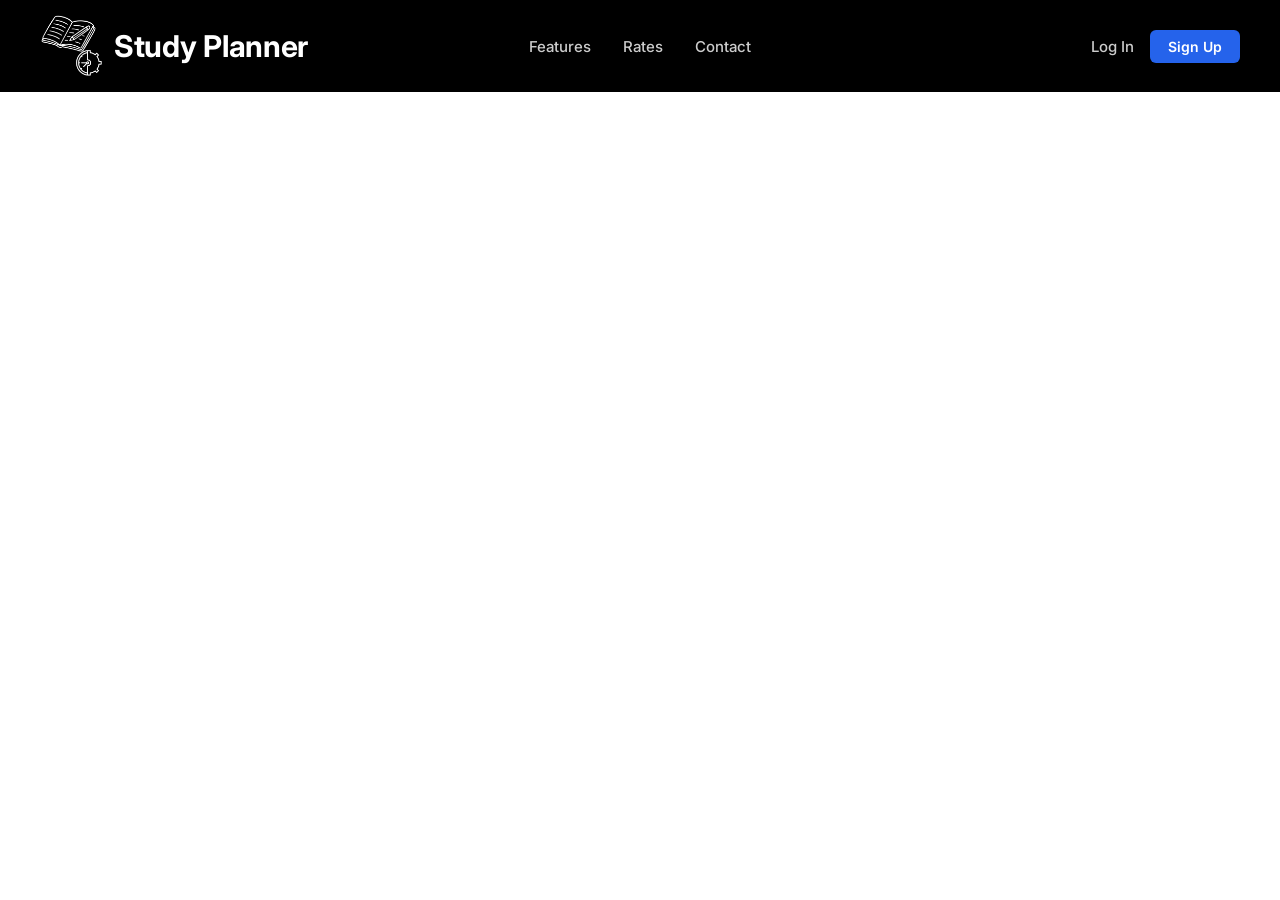
==== HTML/index.html @ 664fb2d9 "Landing Page Navbar Completed" ====
<!DOCTYPE html>
<html lang="en">
  <head>
    <meta charset="UTF-8" />
    <meta name="viewport" content="width=device-width, initial-scale=1.0" />
    <!-- Title -->
    <title>Study Planner</title>
    <link
      rel="icon"
      type="image/png"
      sizes="16x16"
      href="../Assets/favicon.png"
    />

    <!-- Fonts -->
    <link rel="stylesheet" href="../CSS/landing-page.css" />
    <link rel="preconnect" href="https://fonts.googleapis.com" />
    <link rel="preconnect" href="https://fonts.gstatic.com" crossorigin />
    <link
      href="https://fonts.googleapis.com/css2?family=Inter:wght@400;500;600;700&display=swap"
      rel="stylesheet"
    />
  </head>
  <body>
    <nav id="navbar">
      <div class="nav-container">
        <div id="brand">
          <img src="../Assets/icon.png" alt="" class="website-logo" />
          <a href="index.html" id="website-name">Study Planner</a>
        </div>
        <ul id="nav-list">
          <li class="nav-item">
            <a href="#features" class="nav-link">Features</a>
          </li>
          <li class="nav-item">
            <a href="#rates" class="nav-link">Rates</a>
          </li>
          <li class="nav-item">
            <a href="#contact" class="nav-link">Contact</a>
          </li>
        </ul>
        <div class="nav-auth">
          <a href="/login" class="btn-login">Log In</a>
          <a href="/signup" class="btn-signup">Sign Up</a>
        </div>
      </div>
    </nav>
    <section id="hero-section"></section>

    <section id="features"></section>

    <section id="rates"></section>

    <section id="contact"></section>
  </body>
</html>
---- CSS/landing-page.css ----
body {
  background-color: #ffffff;
  font-family: "Inter", sans-serif;
}
/* 1. Outer Navbar: Fixed bar spanning full viewport width */
#navbar {
  position: fixed;
  top: 0;
  left: 0;
  width: 100%;
  background-color: #000000;
  z-index: 1000;
  box-sizing: border-box;
}

/* 2. Inner Container: Keeps content balanced and prevents extreme edge stretching */
.nav-container {
  position: relative; /* Acts as the anchor point */
  max-width: 1200px;
  margin: 0 auto;
  padding: 14px 24px;
  display: flex;
  justify-content: space-between; /* Keeps brand on far left, auth on far right */
  align-items: center;
}

/* 4. Center Navigation Links */
#nav-list {
  position: absolute;
  left: 50%;
  transform: translateX(-50%);
  display: flex;
  align-items: center;
  gap: 32px;
  list-style: none;
  margin: 0;
  padding: 0;
}

.nav-link {
  color: #ffffff;
  font-size: 15px;
  font-weight: 500;
  text-decoration: none;
  opacity: 0.8;
  transition: opacity 0.2s ease;
}

.nav-link:hover {
  opacity: 1;
}

/* 5. Right-Side Auth Buttons */
.nav-auth {
  display: flex;
  align-items: center;
  gap: 16px;
}

/* Log In: Clean text link */
.btn-login {
  color: #ffffff;
  font-size: 15px;
  font-weight: 500;
  text-decoration: none;
  opacity: 0.8;
  transition: opacity 0.2s ease;
}

.btn-login:hover {
  opacity: 1;
}

/* Sign Up: Prominent secondary accent button */
.btn-signup {
  background-color: #2563eb; /* Modern primary blue */
  color: #ffffff;
  font-size: 14px;
  font-weight: 600;
  text-decoration: none;
  padding: 8px 18px;
  border-radius: 6px;
  transition: background-color 0.2s ease, transform 0.1s ease;
}

.btn-signup:hover {
  background-color: #1d4ed8;
}

.btn-signup:active {
  transform: scale(0.98);
}
#brand {
  display: flex;
  align-items: center;
  justify-content: center;
  gap: 10px;
}
#website-name {
  text-align: center;
  font-size: 30px;
  text-decoration: none;
  color: #ffffff;
  font-weight: 700;
}

/* 3. Brand / Logo Styling */
#brand {
  display: flex;
  align-items: center;
  gap: 10px;
  color: #ffffff;
}
.website-logo {
  max-width: 64px;
  max-height: 64px;
  object-fit: contain;
}
#website-name {
  font-size: 30px;
  font-weight: 700;
  letter-spacing: -0.3px;
}
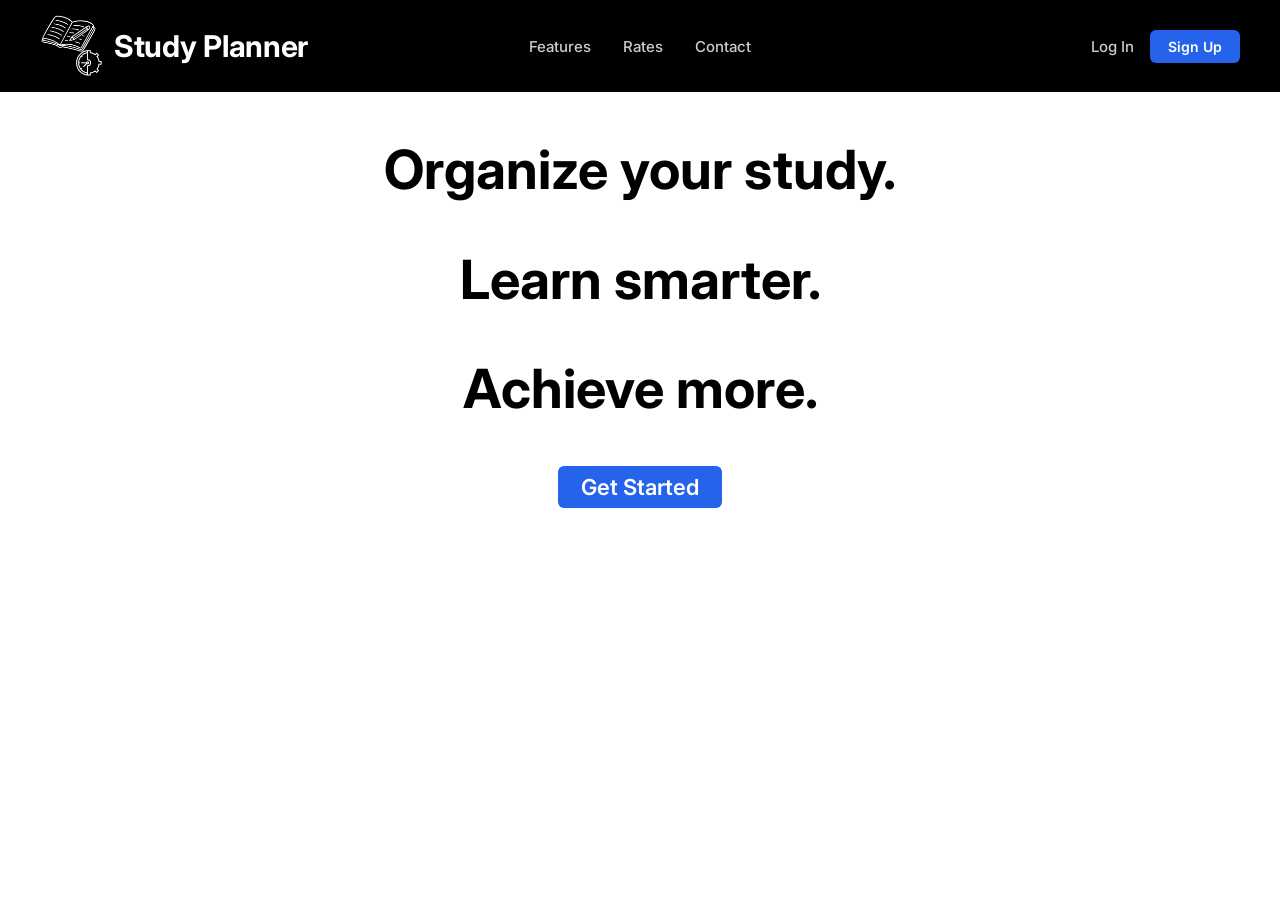
==== commit ccaa22e8: "Landing Page - Hero Section v1.0" ====
--- a/HTML/index.html
+++ b/HTML/index.html
@@ -40,12 +40,24 @@
           </li>
         </ul>
         <div class="nav-auth">
-          <a href="/login" class="btn-login">Log In</a>
-          <a href="/signup" class="btn-signup">Sign Up</a>
+          <a href="authentication-login.html" class="btn-login">Log In</a>
+          <a href="authentication-signup.html" class="btn-signup">Sign Up</a>
         </div>
       </div>
     </nav>
-    <section id="hero-section"></section>
+    <section id="hero-section">
+      <div id="slogan">
+        <h1>Organize your study.</h1>
+        <h1>Learn smarter.</h1>
+        <h1>Achieve more.</h1>
+      </div>
+
+      <div class="nav-auth secondary">
+        <a href="authentication-signup.html" class="btn-signup cta-btn"
+          >Get Started</a
+        >
+      </div>
+    </section>
 
     <section id="features"></section>
 
--- a/CSS/landing-page.css
+++ b/CSS/landing-page.css
@@ -2,12 +2,20 @@
   background-color: #ffffff;
   font-family: "Inter", sans-serif;
 }
+/* 1. Global Reset - Eliminates default browser margins around the screen edges */
+html,
+body {
+  margin: 0 !important;
+  padding: 0 !important;
+  width: 100%;
+}
 /* 1. Outer Navbar: Fixed bar spanning full viewport width */
 #navbar {
-  position: fixed;
+  position: sticky;
   top: 0;
   left: 0;
   width: 100%;
+  margin: 0;
   background-color: #000000;
   z-index: 1000;
   box-sizing: border-box;
@@ -121,3 +129,22 @@
   font-weight: 700;
   letter-spacing: -0.3px;
 }
+
+#hero-section {
+  display: flex;
+  flex-direction: column;
+  text-align: center;
+  justify-content: center;
+}
+#slogan {
+  /* For text designing */
+  font-size: 36px;
+  font-weight: 700;
+}
+.secondary {
+  justify-content: center;
+}
+.cta-btn {
+  font-size: 22px;
+  width: 10%;
+}
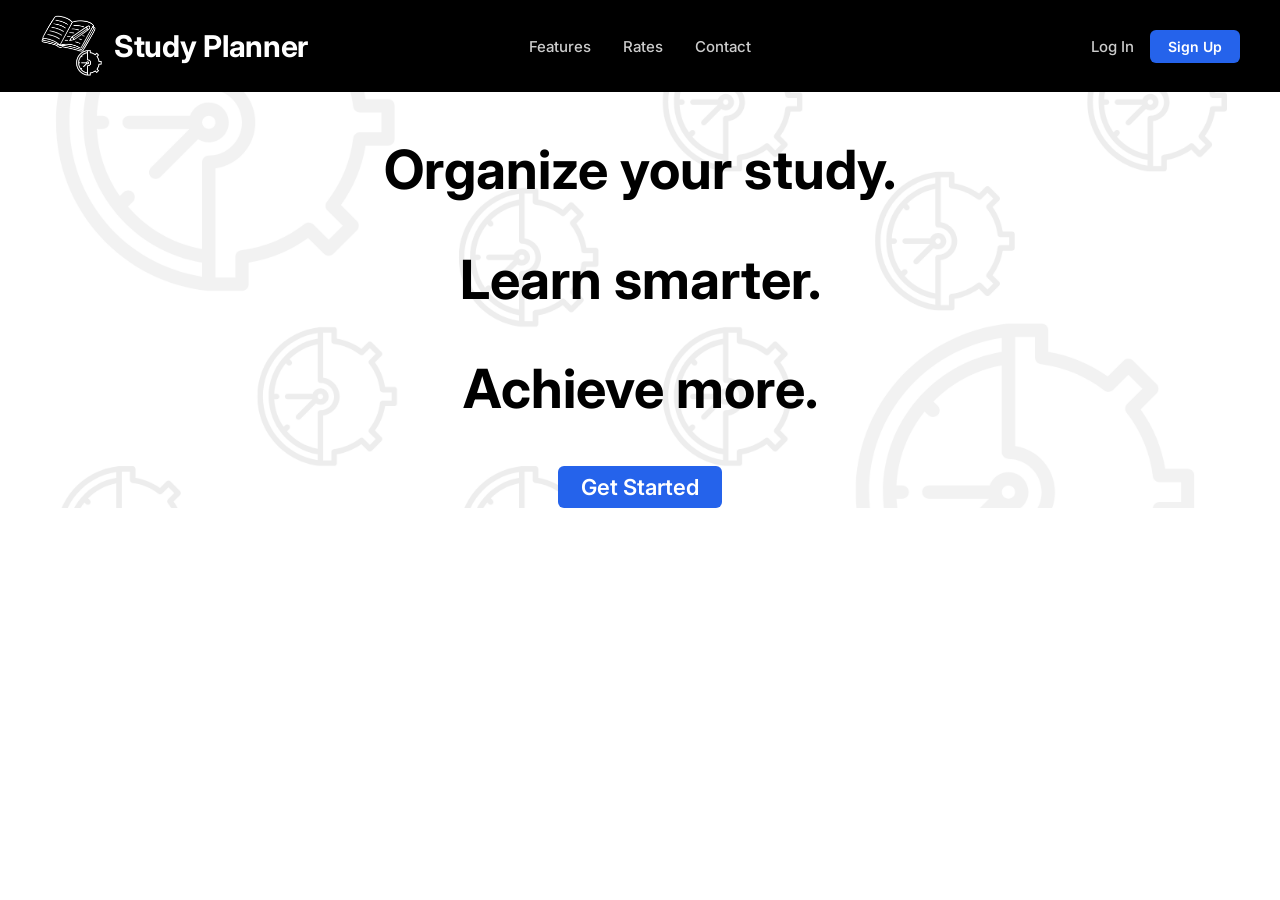
==== commit 6f747892: "Authentication Completed" ====
--- a/HTML/index.html
+++ b/HTML/index.html
@@ -39,7 +39,7 @@
             <a href="#contact" class="nav-link">Contact</a>
           </li>
         </ul>
-        <div class="nav-auth">
+        <div class="nav-auth" id="currentUser">
           <a href="authentication-login.html" class="btn-login">Log In</a>
           <a href="authentication-signup.html" class="btn-signup">Sign Up</a>
         </div>
@@ -52,7 +52,7 @@
         <h1>Achieve more.</h1>
       </div>
 
-      <div class="nav-auth secondary">
+      <div class="nav-auth secondary" id="cta">
         <a href="authentication-signup.html" class="btn-signup cta-btn"
           >Get Started</a
         >
@@ -64,5 +64,6 @@
     <section id="rates"></section>
 
     <section id="contact"></section>
+    <script src="../JS/landing-page.js"></script>
   </body>
 </html>
--- a/CSS/landing-page.css
+++ b/CSS/landing-page.css
@@ -98,24 +98,12 @@
 .btn-signup:active {
   transform: scale(0.98);
 }
+
+/* Brand / Logo Styling */
 #brand {
   display: flex;
   align-items: center;
   justify-content: center;
-  gap: 10px;
-}
-#website-name {
-  text-align: center;
-  font-size: 30px;
-  text-decoration: none;
-  color: #ffffff;
-  font-weight: 700;
-}
-
-/* 3. Brand / Logo Styling */
-#brand {
-  display: flex;
-  align-items: center;
   gap: 10px;
   color: #ffffff;
 }
@@ -125,9 +113,12 @@
   object-fit: contain;
 }
 #website-name {
+  text-align: center;
   font-size: 30px;
   font-weight: 700;
   letter-spacing: -0.3px;
+  text-decoration: none;
+  color: #ffffff;
 }
 
 #hero-section {
@@ -135,9 +126,12 @@
   flex-direction: column;
   text-align: center;
   justify-content: center;
+  background-image: url("../Assets/hero-section-background.png");
+  background-size: cover; /* Scales the image to completely fill the section */
+  background-position: center; /* Centers the backdrop image */
+  background-repeat: no-repeat; /* Prevents the image from tiling */
 }
 #slogan {
-  /* For text designing */
   font-size: 36px;
   font-weight: 700;
 }
@@ -148,3 +142,20 @@
   font-size: 22px;
   width: 10%;
 }
+#current-user-email {
+  font-size: 18px;
+  color: white;
+}
+#btn-logout {
+  background-color: #2563eb; /* Modern primary blue */
+  color: #ffffff;
+  font-size: 14px;
+  font-weight: 600;
+  text-decoration: none;
+  padding: 8px 18px;
+  border-radius: 6px;
+  transition: background-color 0.2s ease, transform 0.1s ease;
+}
+#btn-logout:hover {
+  background-color: #1d4ed8;
+}
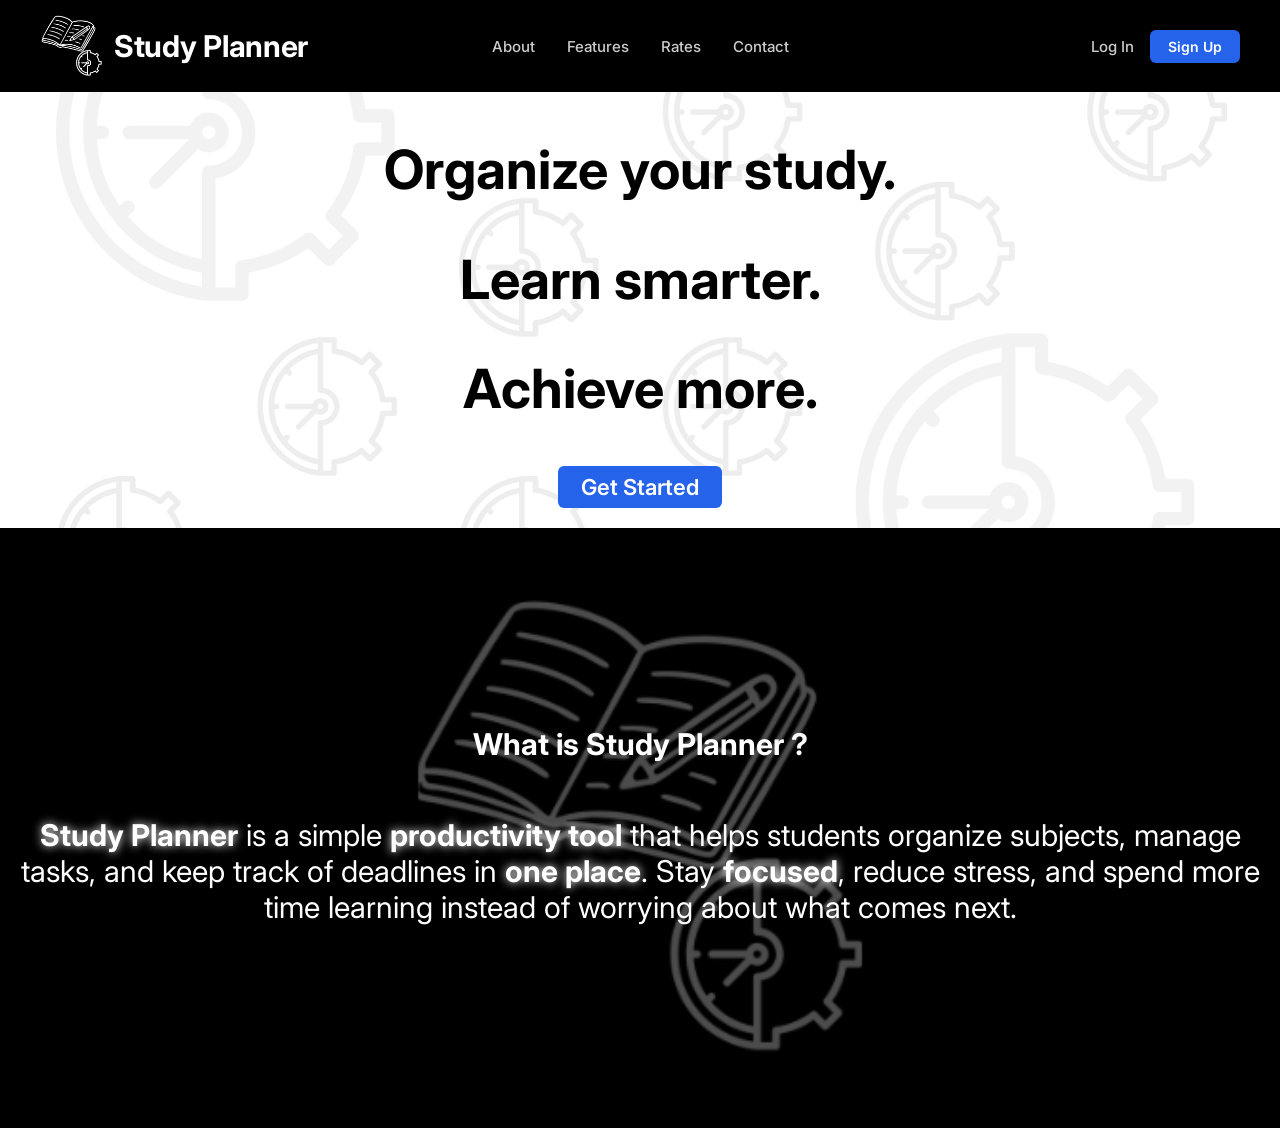
==== commit 0b808bf9: "Landing Page Fine Tune" ====
--- a/HTML/index.html
+++ b/HTML/index.html
@@ -30,6 +30,9 @@
         </div>
         <ul id="nav-list">
           <li class="nav-item">
+            <a href="#about" class="nav-link">About</a>
+          </li>
+          <li class="nav-item">
             <a href="#features" class="nav-link">Features</a>
           </li>
           <li class="nav-item">
@@ -58,8 +61,23 @@
         >
       </div>
     </section>
+    <section id="about">
+      <h1 class="about-text">What is Study Planner ?</h1>
+      <p class="about-text">
+        <span class="highlight">Study Planner</span> is a simple
+        <span class="highlight">productivity tool</span> that helps students
+        organize subjects, manage tasks, and keep track of deadlines in
+        <span class="highlight">one place</span>. Stay
+        <span class="highlight">focused</span>, reduce stress, and spend more
+        time learning instead of worrying about what comes next.
+      </p>
+    </section>
 
-    <section id="features"></section>
+    <section id="features">
+      <div class="feature"></div>
+      <div class="feature"></div>
+      <div class="feature"></div>
+    </section>
 
     <section id="rates"></section>
 
--- a/CSS/landing-page.css
+++ b/CSS/landing-page.css
@@ -8,6 +8,7 @@
   margin: 0 !important;
   padding: 0 !important;
   width: 100%;
+  scroll-behavior: smooth;
 }
 /* 1. Outer Navbar: Fixed bar spanning full viewport width */
 #navbar {
@@ -120,7 +121,6 @@
   text-decoration: none;
   color: #ffffff;
 }
-
 #hero-section {
   display: flex;
   flex-direction: column;
@@ -141,12 +141,14 @@
 .cta-btn {
   font-size: 22px;
   width: 10%;
+  margin-bottom: 20px;
 }
 #current-user-email {
   font-size: 18px;
   color: white;
 }
 #btn-logout {
+  border: none;
   background-color: #2563eb; /* Modern primary blue */
   color: #ffffff;
   font-size: 14px;
@@ -159,3 +161,26 @@
 #btn-logout:hover {
   background-color: #1d4ed8;
 }
+
+#about {
+  display: flex;
+  flex-direction: column;
+  text-align: center;
+  justify-content: center;
+  background: linear-gradient(rgba(0, 0, 0, 0.7), rgba(0, 0, 0, 0.7)),
+    url("../Assets/about-section-background.png");
+
+  background-size: cover;
+  background-position: center;
+  background-repeat: no-repeat; /* Prevents the image from tiling */
+  min-height: 600px;
+}
+.about-text {
+  color: #ffffff;
+  font-size: 30px;
+}
+.highlight {
+  font-weight: 700;
+
+  text-shadow: 0 0 10px #ffffff;
+}
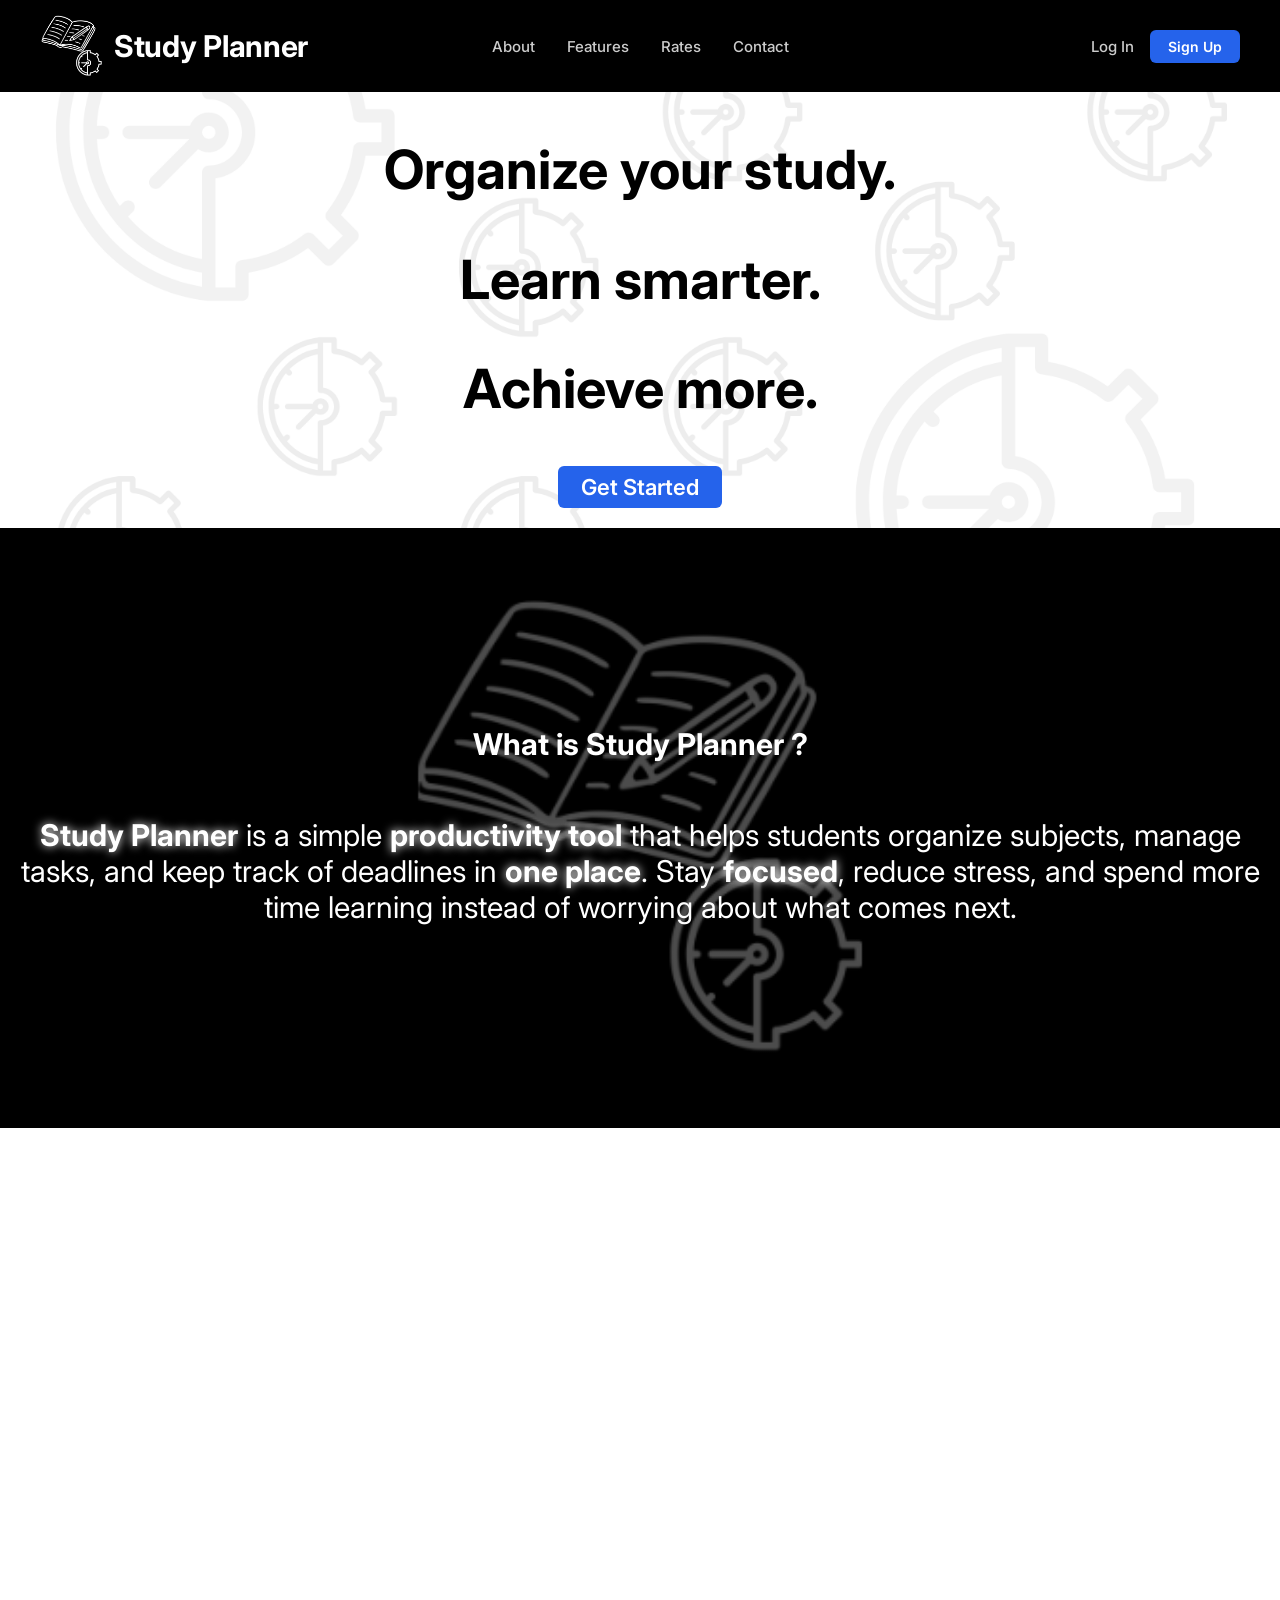
==== commit 9eac414b: "Landing Page v0.2" ====
--- a/HTML/index.html
+++ b/HTML/index.html
@@ -74,9 +74,20 @@
     </section>
 
     <section id="features">
-      <div class="feature"></div>
-      <div class="feature"></div>
-      <div class="feature"></div>
+      <div class="feature" id="feature-dashboard">
+        <h1>Dashboard - Simple and Effective</h1>
+        <p class="feature-describe"></p>
+      </div>
+      <div class="feature" id="feature-subject">
+        <h1>Subject Management</h1>
+        <h1>Colorful - Easy to use</h1>
+        <p class="feature-describe"></p>
+      </div>
+      <div class="feature" id="feature-task">
+        <h1>Task Management</h1>
+        <h1>Modern - Productive</h1>
+        <p class="feature-describe"></p>
+      </div>
     </section>
 
     <section id="rates"></section>
--- a/CSS/landing-page.css
+++ b/CSS/landing-page.css
@@ -184,3 +184,12 @@
 
   text-shadow: 0 0 10px #ffffff;
 }
+.feature {
+  color: #ffffff;
+  font-size: 32px;
+  font-weight: 700;
+}
+.feature-describe {
+  font-size: 30px;
+  font-weight: 500;
+}
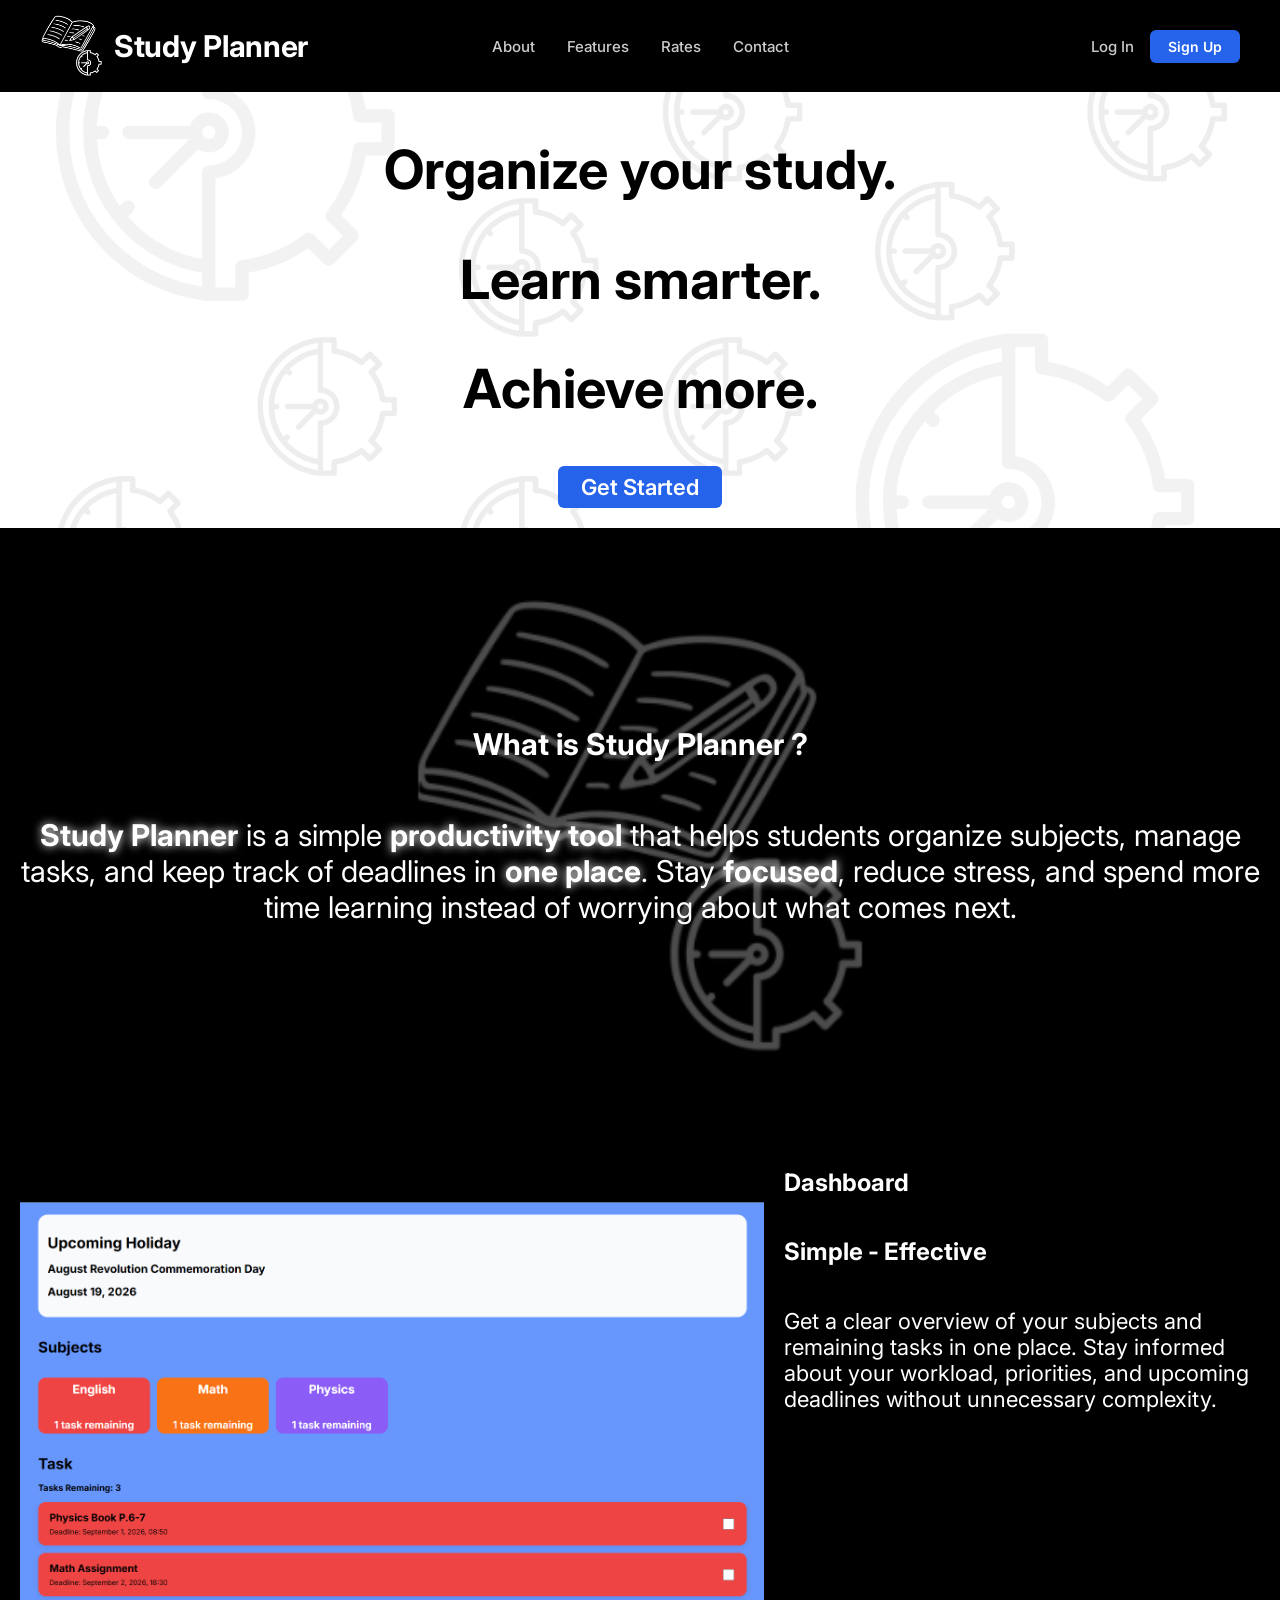
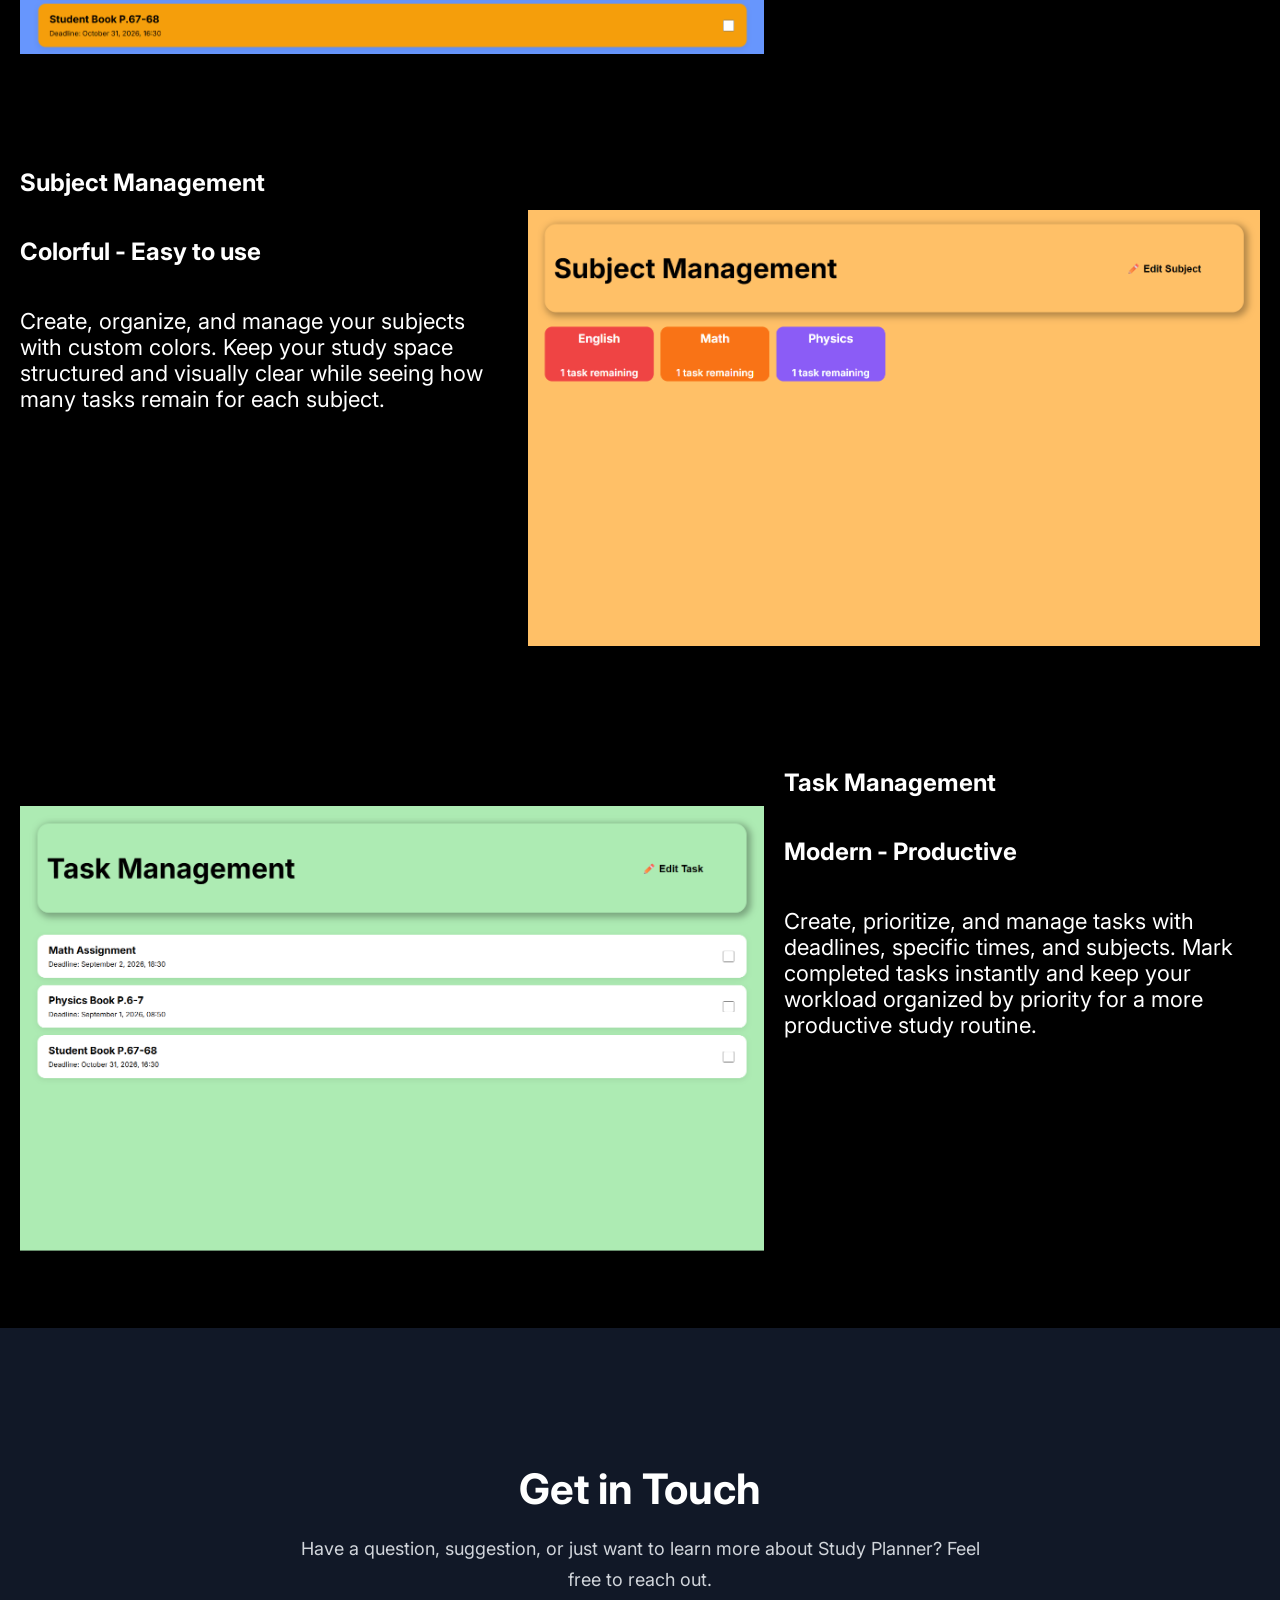
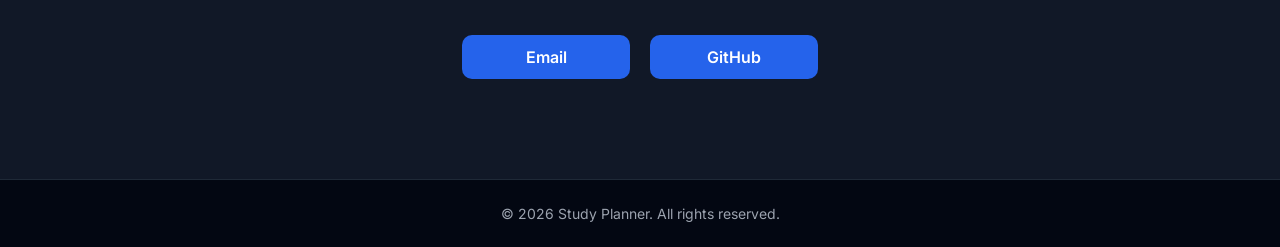
==== commit c7c6494a: "All Done! Project Launch" ====
--- a/HTML/index.html
+++ b/HTML/index.html
@@ -74,25 +74,87 @@
     </section>
 
     <section id="features">
+      <!-- Dashboard -->
       <div class="feature" id="feature-dashboard">
-        <h1>Dashboard - Simple and Effective</h1>
-        <p class="feature-describe"></p>
+        <div
+          class="background"
+          style="background-image: url('../Assets/dashboard-example.png')"
+        ></div>
+
+        <div class="feature-content">
+          <div class="feature-title">
+            <h1>Dashboard</h1>
+            <h1>Simple - Effective</h1>
+          </div>
+
+          <p class="feature-describe">
+            Get a clear overview of your subjects and remaining tasks in one
+            place. Stay informed about your workload, priorities, and upcoming
+            deadlines without unnecessary complexity.
+          </p>
+        </div>
       </div>
+
+      <!-- Subject Management -->
       <div class="feature" id="feature-subject">
-        <h1>Subject Management</h1>
-        <h1>Colorful - Easy to use</h1>
-        <p class="feature-describe"></p>
+        <div
+          class="background"
+          style="background-image: url('../Assets/subject-example.png')"
+        ></div>
+        <div class="feature-content">
+          <div class="feature-title">
+            <h1>Subject Management</h1>
+            <h1>Colorful - Easy to use</h1>
+          </div>
+
+          <p class="feature-describe">
+            Create, organize, and manage your subjects with custom colors. Keep
+            your study space structured and visually clear while seeing how many
+            tasks remain for each subject.
+          </p>
+        </div>
       </div>
+
+      <!-- Task Management -->
       <div class="feature" id="feature-task">
-        <h1>Task Management</h1>
-        <h1>Modern - Productive</h1>
-        <p class="feature-describe"></p>
+        <div
+          class="background"
+          style="background-image: url('../Assets/task-example.png')"
+        ></div>
+
+        <div class="feature-content">
+          <div class="feature-title">
+            <h1>Task Management</h1>
+            <h1>Modern - Productive</h1>
+          </div>
+
+          <p class="feature-describe">
+            Create, prioritize, and manage tasks with deadlines, specific times,
+            and subjects. Mark completed tasks instantly and keep your workload
+            organized by priority for a more productive study routine.
+          </p>
+        </div>
       </div>
     </section>
 
-    <section id="rates"></section>
+    <section id="contact" class="contact">
+      <div class="contact-content">
+        <h2>Get in Touch</h2>
+        <p>
+          Have a question, suggestion, or just want to learn more about Study
+          Planner? Feel free to reach out.
+        </p>
 
-    <section id="contact"></section>
+        <div class="contact-links">
+          <a href="mailto:myfamilyisatreasure">Email</a>
+          <a href="https://github.com/patrickthenightowl" target="_blank"
+            >GitHub</a
+          >
+        </div>
+      </div>
+    </section>
+
+    <footer><p>&copy; 2026 Study Planner. All rights reserved.</p></footer>
     <script src="../JS/landing-page.js"></script>
   </body>
 </html>
--- a/CSS/landing-page.css
+++ b/CSS/landing-page.css
@@ -184,12 +184,116 @@
 
   text-shadow: 0 0 10px #ffffff;
 }
+#features {
+  background-color: #000000;
+  color: #ffffff;
+  margin: 0;
+  padding: 0;
+}
 .feature {
-  color: #ffffff;
-  font-size: 32px;
-  font-weight: 700;
-}
+  display: flex;
+  min-height: 600px;
+  background-color: black;
+  color: white;
+}
+.background {
+  width: 60%;
+  background-size: contain;
+  background-position: center;
+  background-repeat: no-repeat;
+  margin: 0 20px;
+}
+
+.feature-content {
+  padding: 20px 0 20px 0;
+  width: 40%;
+  display: flex;
+  flex-direction: column;
+}
+
+.feature-title {
+  display: flex;
+  flex-direction: column;
+}
+
 .feature-describe {
-  font-size: 30px;
-  font-weight: 500;
-}
+  font-size: 22px;
+}
+#feature-dashboard,
+#feature-task {
+  flex-direction: row;
+}
+
+#feature-subject {
+  margin-left: 20px;
+  flex-direction: row-reverse;
+}
+
+.contact {
+  padding: 100px 8%;
+  background: #111827;
+  text-align: center;
+}
+
+.contact-content {
+  max-width: 700px;
+  margin: 0 auto;
+}
+
+.contact-content h2 {
+  font-size: 42px;
+  margin-bottom: 20px;
+  color: #ffffff;
+}
+
+.contact-content p {
+  color: #d1d5db;
+  font-size: 18px;
+  line-height: 1.7;
+  margin-bottom: 40px;
+}
+
+.contact-links {
+  display: flex;
+  justify-content: center;
+  align-items: center;
+  gap: 20px;
+}
+
+.contact-links a {
+  display: inline-flex;
+  justify-content: center;
+  align-items: center;
+
+  min-width: 120px;
+  padding: 12px 24px;
+
+  border-radius: 10px;
+
+  color: #ffffff;
+  background: #2563eb;
+
+  text-decoration: none;
+  font-weight: 600;
+
+  transition: 0.2s ease;
+}
+
+.contact-links a:hover {
+  background: #1d4ed8;
+  transform: translateY(-2px);
+  box-shadow: 0 0 15px #1d4ed8;
+}
+
+footer {
+  padding: 25px 8%;
+  background: #030712;
+  text-align: center;
+  border-top: 1px solid #1f2937;
+}
+
+footer p {
+  margin: 0;
+  color: #9ca3af;
+  font-size: 14px;
+}
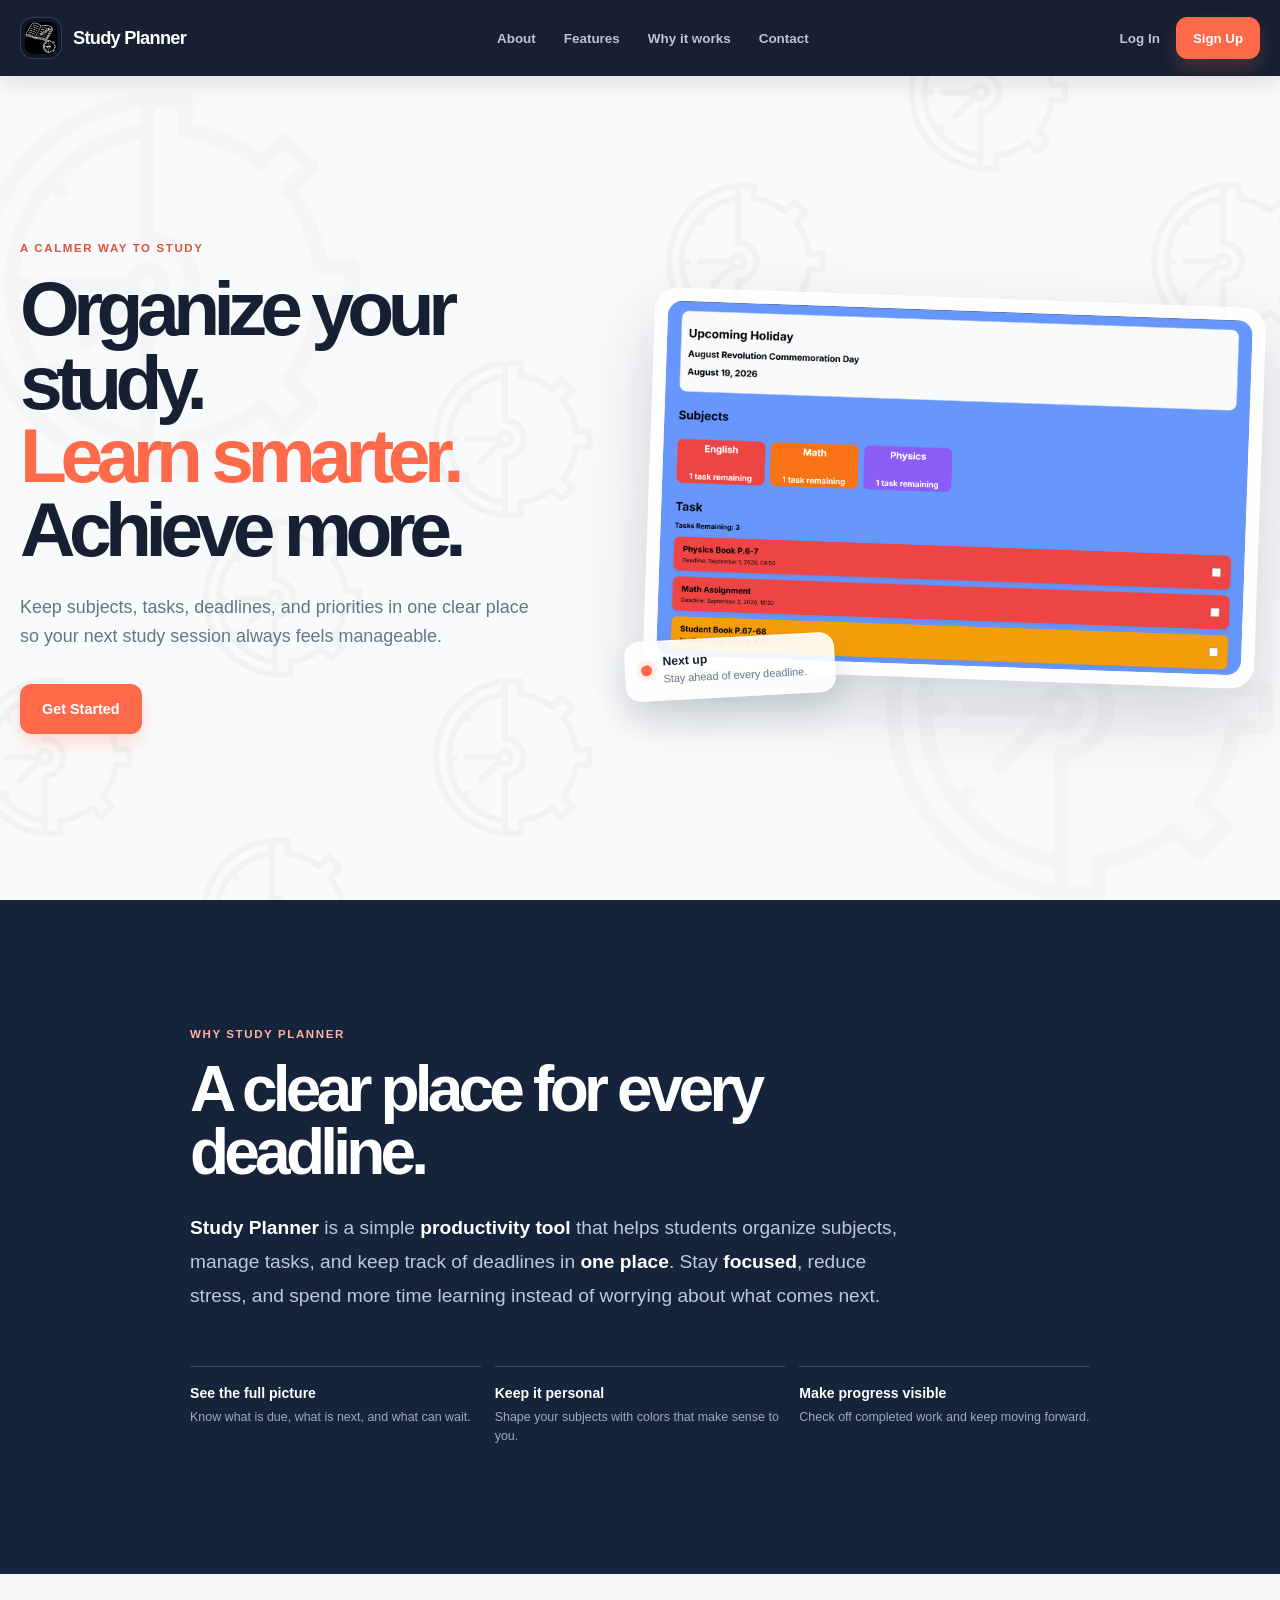
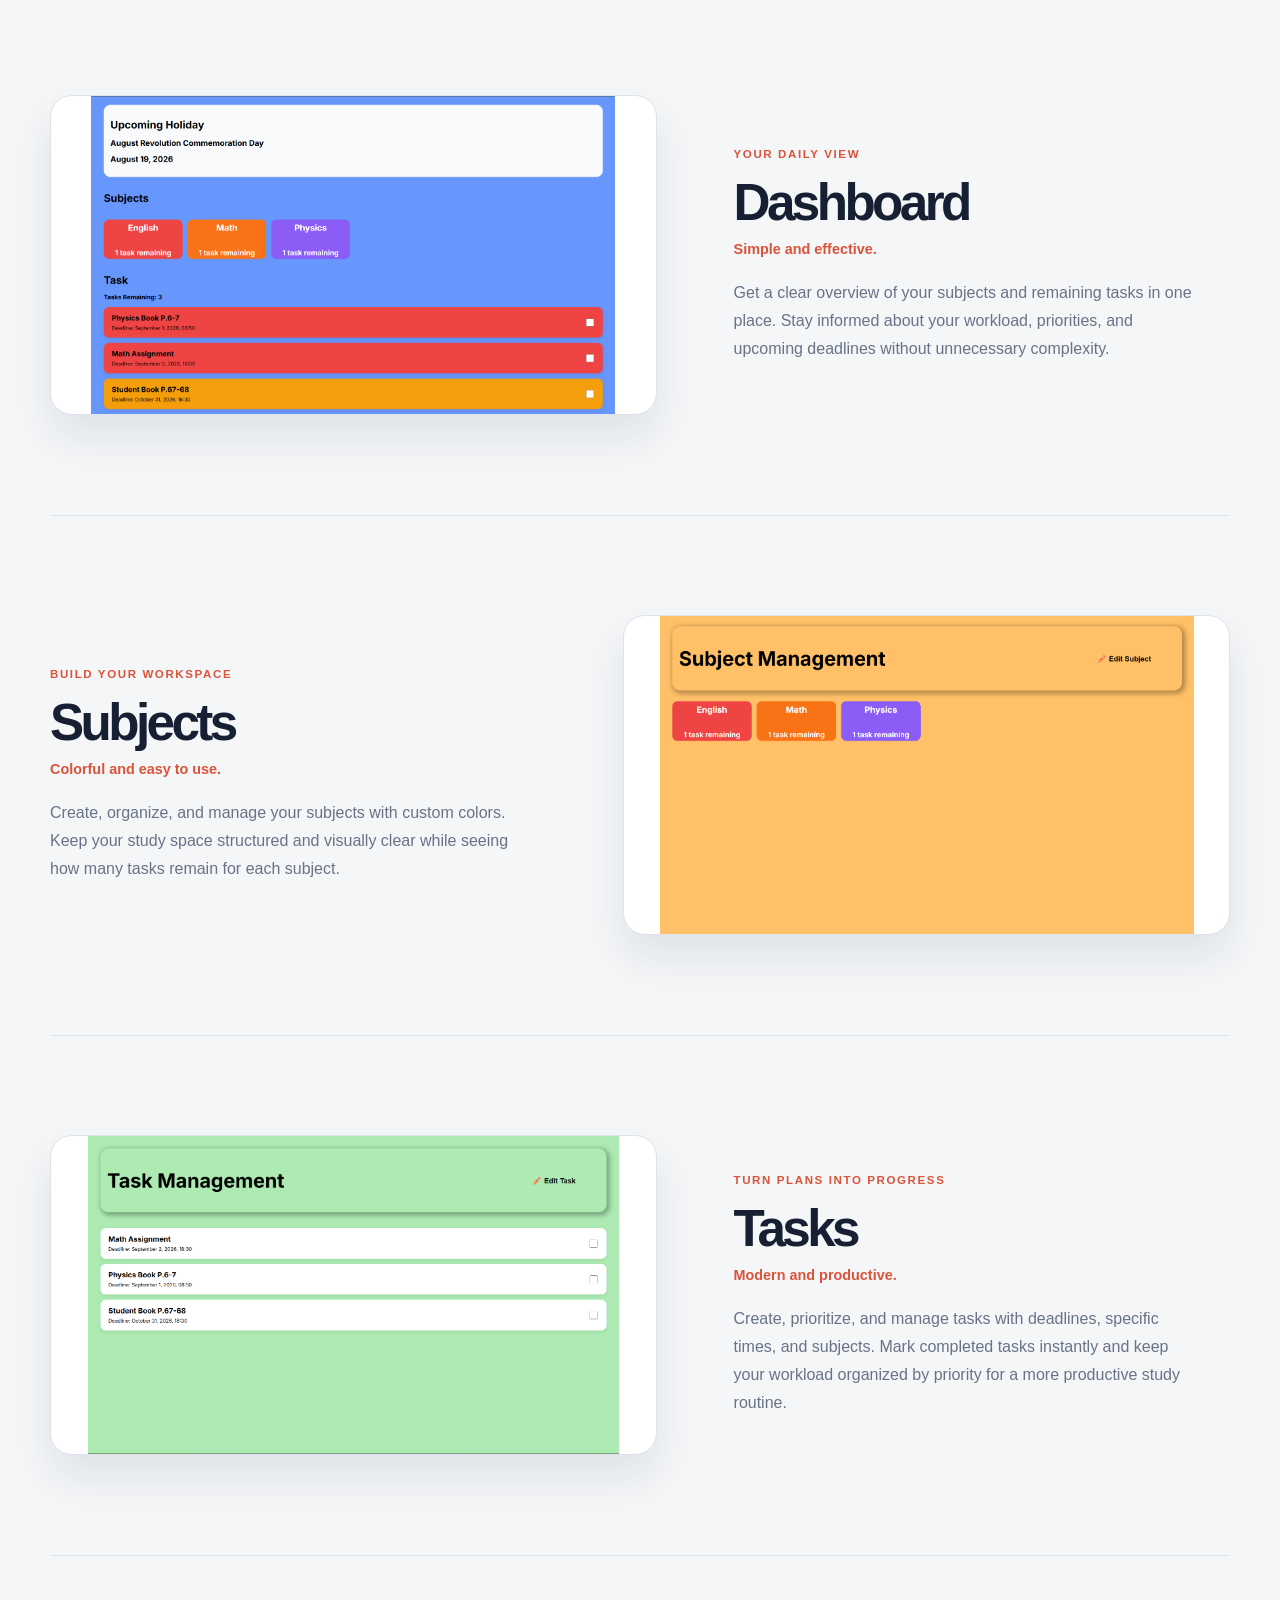
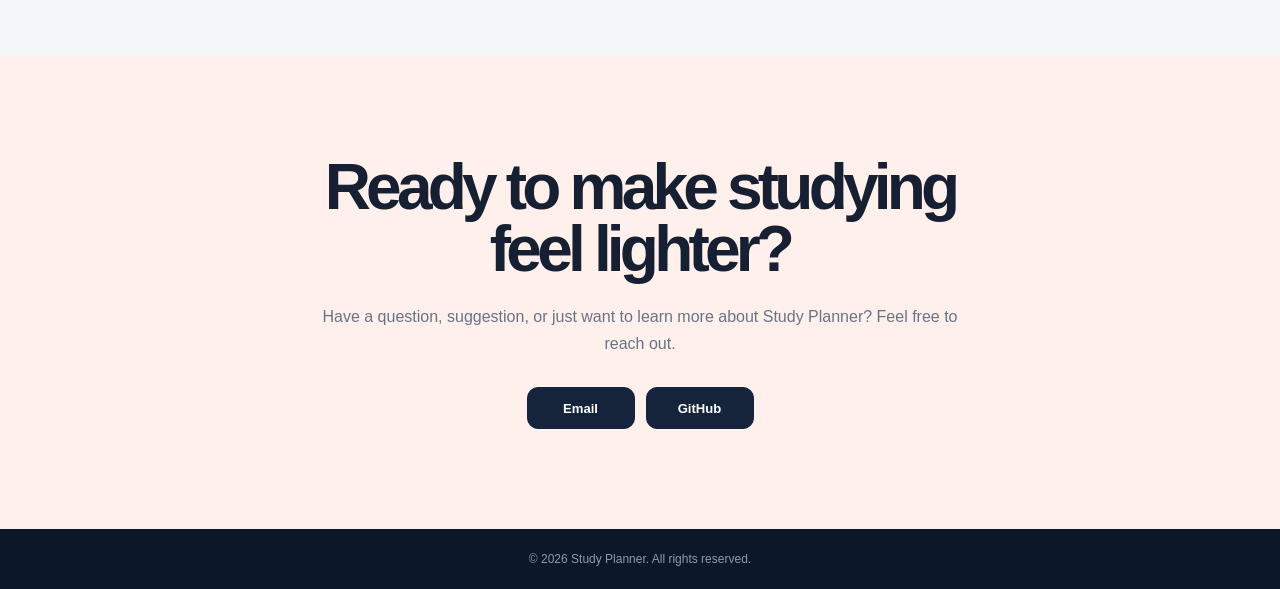
==== commit b5692ecc: "Add teacher's improved UI updates" ====
--- a/HTML/index.html
+++ b/HTML/index.html
@@ -3,23 +3,10 @@
   <head>
     <meta charset="UTF-8" />
     <meta name="viewport" content="width=device-width, initial-scale=1.0" />
-    <!-- Title -->
-    <title>Study Planner</title>
-    <link
-      rel="icon"
-      type="image/png"
-      sizes="16x16"
-      href="../Assets/favicon.png"
-    />
-
-    <!-- Fonts -->
-    <link rel="stylesheet" href="../CSS/landing-page.css" />
-    <link rel="preconnect" href="https://fonts.googleapis.com" />
-    <link rel="preconnect" href="https://fonts.gstatic.com" crossorigin />
-    <link
-      href="https://fonts.googleapis.com/css2?family=Inter:wght@400;500;600;700&display=swap"
-      rel="stylesheet"
-    />
+    <meta name="theme-color" content="#0d172a" />
+    <title>Study Planner | Make space for better study days</title>
+    <link rel="icon" type="image/png" sizes="16x16" href="../Assets/favicon.png" />
+    <link rel="stylesheet" href="../CSS/landing-page.css?v=2" />
   </head>
   <body>
     <nav id="navbar">
@@ -28,133 +15,147 @@
           <img src="../Assets/icon.png" alt="" class="website-logo" />
           <a href="index.html" id="website-name">Study Planner</a>
         </div>
+
         <ul id="nav-list">
-          <li class="nav-item">
-            <a href="#about" class="nav-link">About</a>
-          </li>
-          <li class="nav-item">
-            <a href="#features" class="nav-link">Features</a>
-          </li>
-          <li class="nav-item">
-            <a href="#rates" class="nav-link">Rates</a>
-          </li>
-          <li class="nav-item">
-            <a href="#contact" class="nav-link">Contact</a>
-          </li>
+          <li class="nav-item"><a href="#about" class="nav-link">About</a></li>
+          <li class="nav-item"><a href="#features" class="nav-link">Features</a></li>
+          <li class="nav-item"><a href="#about" class="nav-link">Why it works</a></li>
+          <li class="nav-item"><a href="#contact" class="nav-link">Contact</a></li>
         </ul>
+
         <div class="nav-auth" id="currentUser">
-          <a href="authentication-login.html" class="btn-login">Log In</a>
-          <a href="authentication-signup.html" class="btn-signup">Sign Up</a>
+          <a href="../HTML/authentication-login.html" class="btn-login">Log In</a>
+          <a href="../HTML/authentication-signup.html" class="btn-signup">Sign Up</a>
         </div>
       </div>
     </nav>
-    <section id="hero-section">
-      <div id="slogan">
-        <h1>Organize your study.</h1>
-        <h1>Learn smarter.</h1>
-        <h1>Achieve more.</h1>
-      </div>
 
-      <div class="nav-auth secondary" id="cta">
-        <a href="authentication-signup.html" class="btn-signup cta-btn"
-          >Get Started</a
-        >
-      </div>
-    </section>
-    <section id="about">
-      <h1 class="about-text">What is Study Planner ?</h1>
-      <p class="about-text">
-        <span class="highlight">Study Planner</span> is a simple
-        <span class="highlight">productivity tool</span> that helps students
-        organize subjects, manage tasks, and keep track of deadlines in
-        <span class="highlight">one place</span>. Stay
-        <span class="highlight">focused</span>, reduce stress, and spend more
-        time learning instead of worrying about what comes next.
-      </p>
-    </section>
+    <main>
+      <section id="hero-section">
+        <div id="slogan">
+          <p class="hero-eyebrow">A calmer way to study</p>
+          <h1>Organize your study.<br /><span>Learn smarter.</span><br />Achieve more.</h1>
+          <p class="hero-description">
+            Keep subjects, tasks, deadlines, and priorities in one clear place so
+            your next study session always feels manageable.
+          </p>
 
-    <section id="features">
-      <!-- Dashboard -->
-      <div class="feature" id="feature-dashboard">
-        <div
-          class="background"
-          style="background-image: url('../Assets/dashboard-example.png')"
-        ></div>
+          <div class="nav-auth secondary" id="cta">
+            <a href="../HTML/authentication-signup.html" class="btn-signup cta-btn">Get Started</a>
+          </div>
+        </div>
 
-        <div class="feature-content">
-          <div class="feature-title">
-            <h1>Dashboard</h1>
-            <h1>Simple - Effective</h1>
+        <div class="hero-art" aria-label="Study Planner dashboard preview">
+          <div class="hero-art-card">
+            <img src="../Assets/dashboard-example.png" alt="Study Planner dashboard preview" />
           </div>
+          <div class="hero-art-note">
+            <span class="hero-note-dot" aria-hidden="true"></span>
+            <div>
+              <strong>Next up</strong>
+              <span>Stay ahead of every deadline.</span>
+            </div>
+          </div>
+        </div>
+      </section>
 
-          <p class="feature-describe">
-            Get a clear overview of your subjects and remaining tasks in one
-            place. Stay informed about your workload, priorities, and upcoming
-            deadlines without unnecessary complexity.
+      <section id="about">
+        <div class="about-inner">
+          <p class="section-kicker">Why Study Planner</p>
+          <h2>A clear place for every deadline.</h2>
+          <p class="about-text">
+            <span class="highlight">Study Planner</span> is a simple
+            <span class="highlight">productivity tool</span> that helps students
+            organize subjects, manage tasks, and keep track of deadlines in
+            <span class="highlight">one place</span>. Stay
+            <span class="highlight">focused</span>, reduce stress, and spend more
+            time learning instead of worrying about what comes next.
           </p>
+
+          <div class="about-points">
+            <div class="about-point">
+              <strong>See the full picture</strong>
+              <span>Know what is due, what is next, and what can wait.</span>
+            </div>
+            <div class="about-point">
+              <strong>Keep it personal</strong>
+              <span>Shape your subjects with colors that make sense to you.</span>
+            </div>
+            <div class="about-point">
+              <strong>Make progress visible</strong>
+              <span>Check off completed work and keep moving forward.</span>
+            </div>
+          </div>
         </div>
-      </div>
+      </section>
 
-      <!-- Subject Management -->
-      <div class="feature" id="feature-subject">
-        <div
-          class="background"
-          style="background-image: url('../Assets/subject-example.png')"
-        ></div>
-        <div class="feature-content">
-          <div class="feature-title">
-            <h1>Subject Management</h1>
-            <h1>Colorful - Easy to use</h1>
+      <section id="features">
+        <div class="feature" id="feature-dashboard">
+          <div class="background" style="background-image: url('../Assets/dashboard-example.png')"></div>
+          <div class="feature-content">
+            <div class="feature-title">
+              <p class="feature-label">Your daily view</p>
+              <h2>Dashboard</h2>
+              <p class="feature-tagline">Simple and effective.</p>
+            </div>
+            <p class="feature-describe">
+              Get a clear overview of your subjects and remaining tasks in one
+              place. Stay informed about your workload, priorities, and upcoming
+              deadlines without unnecessary complexity.
+            </p>
           </div>
+        </div>
 
-          <p class="feature-describe">
-            Create, organize, and manage your subjects with custom colors. Keep
-            your study space structured and visually clear while seeing how many
-            tasks remain for each subject.
+        <div class="feature" id="feature-subject">
+          <div class="background" style="background-image: url('../Assets/subject-example.png')"></div>
+          <div class="feature-content">
+            <div class="feature-title">
+              <p class="feature-label">Build your workspace</p>
+              <h2>Subjects</h2>
+              <p class="feature-tagline">Colorful and easy to use.</p>
+            </div>
+            <p class="feature-describe">
+              Create, organize, and manage your subjects with custom colors. Keep
+              your study space structured and visually clear while seeing how many
+              tasks remain for each subject.
+            </p>
+          </div>
+        </div>
+
+        <div class="feature" id="feature-task">
+          <div class="background" style="background-image: url('../Assets/task-example.png')"></div>
+          <div class="feature-content">
+            <div class="feature-title">
+              <p class="feature-label">Turn plans into progress</p>
+              <h2>Tasks</h2>
+              <p class="feature-tagline">Modern and productive.</p>
+            </div>
+            <p class="feature-describe">
+              Create, prioritize, and manage tasks with deadlines, specific times,
+              and subjects. Mark completed tasks instantly and keep your workload
+              organized by priority for a more productive study routine.
+            </p>
+          </div>
+        </div>
+      </section>
+
+      <section id="contact" class="contact">
+        <div class="contact-content">
+          <h2>Ready to make studying feel lighter?</h2>
+          <p>
+            Have a question, suggestion, or just want to learn more about Study
+            Planner? Feel free to reach out.
           </p>
+          <div class="contact-links">
+            <a href="mailto:myfamilyisatreasure">Email</a>
+            <a href="https://github.com/patrickthenightowl" target="_blank" rel="noreferrer">GitHub</a>
+          </div>
         </div>
-      </div>
-
-      <!-- Task Management -->
-      <div class="feature" id="feature-task">
-        <div
-          class="background"
-          style="background-image: url('../Assets/task-example.png')"
-        ></div>
-
-        <div class="feature-content">
-          <div class="feature-title">
-            <h1>Task Management</h1>
-            <h1>Modern - Productive</h1>
-          </div>
-
-          <p class="feature-describe">
-            Create, prioritize, and manage tasks with deadlines, specific times,
-            and subjects. Mark completed tasks instantly and keep your workload
-            organized by priority for a more productive study routine.
-          </p>
-        </div>
-      </div>
-    </section>
-
-    <section id="contact" class="contact">
-      <div class="contact-content">
-        <h2>Get in Touch</h2>
-        <p>
-          Have a question, suggestion, or just want to learn more about Study
-          Planner? Feel free to reach out.
-        </p>
-
-        <div class="contact-links">
-          <a href="mailto:myfamilyisatreasure">Email</a>
-          <a href="https://github.com/patrickthenightowl" target="_blank"
-            >GitHub</a
-          >
-        </div>
-      </div>
-    </section>
+      </section>
+    </main>
 
     <footer><p>&copy; 2026 Study Planner. All rights reserved.</p></footer>
-    <script src="../JS/landing-page.js"></script>
+    <script src="../JS/database.js?v=2"></script>
+    <script src="../JS/landing-page.js?v=2"></script>
   </body>
 </html>
--- a/CSS/landing-page.css
+++ b/CSS/landing-page.css
@@ -1,299 +1,629 @@
+:root {
+  --ink: #172033;
+  --navy-950: #0d172a;
+  --navy-900: #15233b;
+  --muted: #687387;
+  --canvas: #f4f6f8;
+  --panel: #ffffff;
+  --line: #dfe5ee;
+  --accent: #ff6b4a;
+  --accent-dark: #db5339;
+  --accent-soft: #fff0ec;
+}
+
+* {
+  box-sizing: border-box;
+}
+
+html {
+  min-width: 320px;
+  scroll-behavior: smooth;
+}
+
 body {
-  background-color: #ffffff;
-  font-family: "Inter", sans-serif;
-}
-/* 1. Global Reset - Eliminates default browser margins around the screen edges */
-html,
-body {
-  margin: 0 !important;
-  padding: 0 !important;
-  width: 100%;
-  scroll-behavior: smooth;
-}
-/* 1. Outer Navbar: Fixed bar spanning full viewport width */
+  margin: 0;
+  min-width: 320px;
+  background: var(--canvas);
+  color: var(--ink);
+  font-family: "Avenir Next", "Segoe UI", sans-serif;
+  -webkit-font-smoothing: antialiased;
+}
+
+button,
+a {
+  -webkit-tap-highlight-color: transparent;
+}
+
+a:focus-visible,
+button:focus-visible {
+  outline: 3px solid rgba(255, 107, 74, 0.4);
+  outline-offset: 3px;
+}
+
 #navbar {
   position: sticky;
+  z-index: 1000;
   top: 0;
-  left: 0;
   width: 100%;
-  margin: 0;
-  background-color: #000000;
-  z-index: 1000;
-  box-sizing: border-box;
-}
-
-/* 2. Inner Container: Keeps content balanced and prevents extreme edge stretching */
+  background: rgba(13, 23, 42, 0.96);
+  color: #ffffff;
+  box-shadow: 0 8px 24px rgba(13, 23, 42, 0.1);
+  backdrop-filter: blur(14px);
+}
+
 .nav-container {
-  position: relative; /* Acts as the anchor point */
-  max-width: 1200px;
+  display: flex;
+  align-items: center;
+  justify-content: space-between;
+  gap: 28px;
+  width: min(1240px, calc(100% - 40px));
+  min-height: 76px;
   margin: 0 auto;
-  padding: 14px 24px;
+}
+
+#brand {
   display: flex;
-  justify-content: space-between; /* Keeps brand on far left, auth on far right */
-  align-items: center;
-}
-
-/* 4. Center Navigation Links */
+  flex: 0 0 auto;
+  align-items: center;
+  gap: 11px;
+}
+
+.website-logo {
+  width: 42px;
+  height: 42px;
+  padding: 4px;
+  object-fit: contain;
+  border: 1px solid rgba(255, 255, 255, 0.17);
+  border-radius: 13px;
+  background: var(--navy-950);
+}
+
+#website-name {
+  color: #ffffff;
+  font-size: 1.14rem;
+  font-weight: 800;
+  letter-spacing: -0.04em;
+  text-decoration: none;
+  white-space: nowrap;
+}
+
 #nav-list {
-  position: absolute;
-  left: 50%;
-  transform: translateX(-50%);
   display: flex;
   align-items: center;
-  gap: 32px;
+  gap: 28px;
+  margin: 0 auto;
+  padding: 0;
   list-style: none;
-  margin: 0;
-  padding: 0;
-}
-
-.nav-link {
-  color: #ffffff;
-  font-size: 15px;
-  font-weight: 500;
+}
+
+.nav-item {
+  list-style: none;
+}
+
+.nav-link,
+.btn-login {
+  color: #b9c4d4;
+  font-size: 0.84rem;
+  font-weight: 650;
   text-decoration: none;
-  opacity: 0.8;
-  transition: opacity 0.2s ease;
-}
-
-.nav-link:hover {
-  opacity: 1;
-}
-
-/* 5. Right-Side Auth Buttons */
+  transition: color 180ms ease;
+}
+
+.nav-link:hover,
+.btn-login:hover {
+  color: #ffffff;
+}
+
 .nav-auth {
   display: flex;
+  flex: 0 0 auto;
   align-items: center;
   gap: 16px;
 }
 
-/* Log In: Clean text link */
-.btn-login {
-  color: #ffffff;
-  font-size: 15px;
-  font-weight: 500;
+.btn-signup {
+  display: inline-flex;
+  min-height: 42px;
+  align-items: center;
+  justify-content: center;
+  padding: 0 16px;
+  border: 1px solid var(--accent);
+  border-radius: 11px;
+  background: var(--accent);
+  color: #ffffff;
+  font-size: 0.83rem;
+  font-weight: 800;
   text-decoration: none;
-  opacity: 0.8;
-  transition: opacity 0.2s ease;
-}
-
-.btn-login:hover {
-  opacity: 1;
-}
-
-/* Sign Up: Prominent secondary accent button */
-.btn-signup {
-  background-color: #2563eb; /* Modern primary blue */
-  color: #ffffff;
-  font-size: 14px;
-  font-weight: 600;
-  text-decoration: none;
-  padding: 8px 18px;
-  border-radius: 6px;
-  transition: background-color 0.2s ease, transform 0.1s ease;
+  box-shadow: 0 9px 18px rgba(255, 107, 74, 0.2);
+  transition: background 180ms ease, box-shadow 180ms ease, transform 180ms ease;
 }
 
 .btn-signup:hover {
-  background-color: #1d4ed8;
-}
-
-.btn-signup:active {
-  transform: scale(0.98);
-}
-
-/* Brand / Logo Styling */
-#brand {
+  border-color: var(--accent-dark);
+  background: var(--accent-dark);
+  box-shadow: 0 12px 22px rgba(255, 107, 74, 0.28);
+  transform: translateY(-1px);
+}
+
+.btn-signup:active,
+.contact-links a:active {
+  transform: translateY(1px) scale(0.98);
+}
+
+#current-user-email {
+  max-width: 180px;
+  margin: 0;
+  overflow: hidden;
+  color: #b9c4d4;
+  font-size: 0.76rem;
+  text-overflow: ellipsis;
+  white-space: nowrap;
+}
+
+#btn-logout {
+  min-height: 38px;
+  padding: 0 13px;
+  border: 1px solid rgba(255, 255, 255, 0.18);
+  border-radius: 10px;
+  background: transparent;
+  color: #ffffff;
+  font-size: 0.78rem;
+  font-weight: 750;
+  cursor: pointer;
+  transition: background 180ms ease, border-color 180ms ease;
+}
+
+#btn-logout:hover {
+  border-color: rgba(255, 255, 255, 0.35);
+  background: rgba(255, 255, 255, 0.1);
+}
+
+#hero-section {
+  position: relative;
+  display: grid;
+  grid-template-columns: minmax(0, 0.95fr) minmax(420px, 1.05fr);
+  align-items: center;
+  gap: clamp(32px, 6vw, 92px);
+  min-height: calc(100dvh - 76px);
+  overflow: hidden;
+  padding: clamp(50px, 8vw, 100px) max(20px, calc((100% - 1240px) / 2));
+  background: var(--canvas);
+}
+
+#hero-section::before {
+  position: absolute;
+  z-index: 0;
+  inset: 0;
+  content: "";
+  background: url("../Assets/hero-section-background.png") center / cover;
+  opacity: 0.42;
+  pointer-events: none;
+}
+
+#slogan,
+.hero-art {
+  position: relative;
+  z-index: 1;
+}
+
+#slogan {
+  max-width: 680px;
+}
+
+.hero-eyebrow,
+.section-kicker,
+.feature-label {
+  margin: 0 0 18px;
+  color: var(--accent-dark);
+  font-size: 0.72rem;
+  font-weight: 850;
+  letter-spacing: 0.14em;
+  text-transform: uppercase;
+}
+
+#slogan h1 {
+  max-width: 680px;
+  margin: 0;
+  color: var(--ink);
+  font-size: clamp(3.15rem, 6vw, 6.3rem);
+  font-weight: 820;
+  letter-spacing: -0.085em;
+  line-height: 0.96;
+}
+
+#slogan h1 span {
+  color: var(--accent);
+}
+
+.hero-description {
+  max-width: 510px;
+  margin: 26px 0 0;
+  color: var(--muted);
+  font-size: clamp(1rem, 1.4vw, 1.15rem);
+  line-height: 1.65;
+}
+
+#cta {
+  justify-content: flex-start;
+  margin-top: 32px;
+}
+
+.cta-btn {
+  min-height: 50px;
+  padding: 0 21px;
+  font-size: 0.9rem;
+}
+
+.hero-art {
+  min-height: 470px;
+}
+
+.hero-art-card {
+  position: absolute;
+  top: 50%;
+  right: 0;
+  width: min(100%, 640px);
+  padding: 12px;
+  border: 1px solid rgba(255, 255, 255, 0.9);
+  border-radius: 23px;
+  background: rgba(255, 255, 255, 0.74);
+  box-shadow: 0 28px 70px rgba(21, 35, 59, 0.18);
+  transform: translateY(-50%) rotate(2deg);
+}
+
+.hero-art-card img {
+  display: block;
+  width: 100%;
+  border-radius: 15px;
+}
+
+.hero-art-note {
+  position: absolute;
+  bottom: 26px;
+  left: -24px;
   display: flex;
   align-items: center;
-  justify-content: center;
-  gap: 10px;
-  color: #ffffff;
-}
-.website-logo {
-  max-width: 64px;
-  max-height: 64px;
-  object-fit: contain;
-}
-#website-name {
-  text-align: center;
-  font-size: 30px;
-  font-weight: 700;
-  letter-spacing: -0.3px;
-  text-decoration: none;
-  color: #ffffff;
-}
-#hero-section {
-  display: flex;
-  flex-direction: column;
-  text-align: center;
-  justify-content: center;
-  background-image: url("../Assets/hero-section-background.png");
-  background-size: cover; /* Scales the image to completely fill the section */
-  background-position: center; /* Centers the backdrop image */
-  background-repeat: no-repeat; /* Prevents the image from tiling */
-}
-#slogan {
-  font-size: 36px;
-  font-weight: 700;
-}
-.secondary {
-  justify-content: center;
-}
-.cta-btn {
-  font-size: 22px;
-  width: 10%;
-  margin-bottom: 20px;
-}
-#current-user-email {
-  font-size: 18px;
-  color: white;
-}
-#btn-logout {
-  border: none;
-  background-color: #2563eb; /* Modern primary blue */
-  color: #ffffff;
-  font-size: 14px;
-  font-weight: 600;
-  text-decoration: none;
-  padding: 8px 18px;
-  border-radius: 6px;
-  transition: background-color 0.2s ease, transform 0.1s ease;
-}
-#btn-logout:hover {
-  background-color: #1d4ed8;
+  gap: 11px;
+  width: 210px;
+  padding: 13px 15px;
+  border: 1px solid rgba(255, 255, 255, 0.92);
+  border-radius: 15px;
+  background: rgba(255, 255, 255, 0.9);
+  box-shadow: 0 17px 34px rgba(21, 35, 59, 0.14);
+  transform: rotate(-3deg);
+}
+
+.hero-note-dot {
+  width: 11px;
+  height: 11px;
+  flex: 0 0 auto;
+  border-radius: 50%;
+  background: var(--accent);
+  box-shadow: 0 0 0 5px var(--accent-soft);
+}
+
+.hero-art-note strong,
+.hero-art-note span:last-child {
+  display: block;
+}
+
+.hero-art-note strong {
+  color: var(--ink);
+  font-size: 0.76rem;
+}
+
+.hero-art-note span:last-child {
+  margin-top: 3px;
+  color: var(--muted);
+  font-size: 0.68rem;
+  line-height: 1.35;
 }
 
 #about {
-  display: flex;
-  flex-direction: column;
-  text-align: center;
-  justify-content: center;
-  background: linear-gradient(rgba(0, 0, 0, 0.7), rgba(0, 0, 0, 0.7)),
-    url("../Assets/about-section-background.png");
-
-  background-size: cover;
-  background-position: center;
-  background-repeat: no-repeat; /* Prevents the image from tiling */
-  min-height: 600px;
-}
-.about-text {
-  color: #ffffff;
-  font-size: 30px;
-}
+  padding: clamp(76px, 10vw, 132px) max(20px, calc((100% - 1060px) / 2));
+  background: var(--navy-900);
+  color: #ffffff;
+}
+
+.about-inner {
+  max-width: 900px;
+  margin: 0 auto;
+}
+
+#about .section-kicker {
+  color: #ffb3a3;
+}
+
+#about h2 {
+  max-width: 780px;
+  margin: 0;
+  color: #ffffff;
+  font-size: clamp(2.35rem, 5vw, 5rem);
+  font-weight: 800;
+  letter-spacing: -0.075em;
+  line-height: 0.98;
+}
+
+#about p.about-text {
+  max-width: 710px;
+  margin: 28px 0 0;
+  color: #bec9d8;
+  font-size: clamp(1rem, 1.5vw, 1.2rem);
+  line-height: 1.75;
+}
+
 .highlight {
-  font-weight: 700;
-
-  text-shadow: 0 0 10px #ffffff;
-}
+  color: #ffffff;
+  font-weight: 750;
+}
+
+.about-points {
+  display: grid;
+  grid-template-columns: repeat(3, 1fr);
+  gap: 14px;
+  margin-top: 54px;
+}
+
+.about-point {
+  padding-top: 18px;
+  border-top: 1px solid rgba(255, 255, 255, 0.18);
+}
+
+.about-point strong {
+  display: block;
+  color: #ffffff;
+  font-size: 0.88rem;
+}
+
+.about-point span {
+  display: block;
+  margin-top: 7px;
+  color: #9eabbc;
+  font-size: 0.78rem;
+  line-height: 1.5;
+}
+
 #features {
-  background-color: #000000;
-  color: #ffffff;
-  margin: 0;
-  padding: 0;
-}
+  padding: 22px max(20px, calc((100% - 1180px) / 2)) 100px;
+  background: var(--canvas);
+  color: var(--ink);
+}
+
 .feature {
-  display: flex;
-  min-height: 600px;
-  background-color: black;
-  color: white;
-}
+  display: grid;
+  grid-template-columns: minmax(0, 1.1fr) minmax(280px, 0.9fr);
+  align-items: center;
+  gap: clamp(34px, 6vw, 90px);
+  min-height: 520px;
+  padding: 78px 0;
+  border-bottom: 1px solid var(--line);
+}
+
+.feature:nth-child(even) {
+  grid-template-columns: minmax(280px, 0.9fr) minmax(0, 1.1fr);
+}
+
+.feature:nth-child(even) .background {
+  order: 2;
+}
+
 .background {
-  width: 60%;
+  width: 100%;
+  min-height: 320px;
+  border: 1px solid #dce3ec;
+  border-radius: 22px;
+  background-color: #ffffff;
   background-size: contain;
   background-position: center;
   background-repeat: no-repeat;
-  margin: 0 20px;
+  box-shadow: 0 22px 44px rgba(21, 35, 59, 0.09);
+  transition: transform 220ms ease, box-shadow 220ms ease;
+}
+
+.feature:hover .background {
+  box-shadow: 0 28px 55px rgba(21, 35, 59, 0.13);
+  transform: translateY(-4px);
 }
 
 .feature-content {
-  padding: 20px 0 20px 0;
-  width: 40%;
-  display: flex;
-  flex-direction: column;
-}
-
-.feature-title {
-  display: flex;
-  flex-direction: column;
+  width: 100%;
+}
+
+.feature-title h2 {
+  margin: 0;
+  color: var(--ink);
+  font-size: clamp(2.2rem, 4vw, 4.35rem);
+  font-weight: 800;
+  letter-spacing: -0.07em;
+  line-height: 0.98;
+}
+
+.feature-tagline {
+  margin: 13px 0 0;
+  color: var(--accent-dark);
+  font-size: 0.9rem;
+  font-weight: 760;
 }
 
 .feature-describe {
-  font-size: 22px;
-}
-#feature-dashboard,
-#feature-task {
-  flex-direction: row;
-}
-
-#feature-subject {
-  margin-left: 20px;
-  flex-direction: row-reverse;
+  max-width: 470px;
+  margin: 22px 0 0;
+  color: var(--muted);
+  font-size: 1rem;
+  line-height: 1.75;
 }
 
 .contact {
-  padding: 100px 8%;
-  background: #111827;
+  padding: 100px 20px;
+  background: var(--accent-soft);
   text-align: center;
 }
 
 .contact-content {
-  max-width: 700px;
+  max-width: 650px;
   margin: 0 auto;
 }
 
 .contact-content h2 {
-  font-size: 42px;
-  margin-bottom: 20px;
-  color: #ffffff;
+  margin: 0;
+  color: var(--ink);
+  font-size: clamp(2.35rem, 5vw, 4.6rem);
+  font-weight: 800;
+  letter-spacing: -0.075em;
+  line-height: 0.98;
 }
 
 .contact-content p {
-  color: #d1d5db;
-  font-size: 18px;
+  margin: 22px auto 0;
+  color: var(--muted);
+  font-size: 1rem;
   line-height: 1.7;
-  margin-bottom: 40px;
 }
 
 .contact-links {
   display: flex;
+  align-items: center;
   justify-content: center;
-  align-items: center;
-  gap: 20px;
+  gap: 11px;
+  margin-top: 30px;
 }
 
 .contact-links a {
   display: inline-flex;
+  min-width: 108px;
+  min-height: 42px;
+  align-items: center;
   justify-content: center;
-  align-items: center;
-
-  min-width: 120px;
-  padding: 12px 24px;
-
-  border-radius: 10px;
-
-  color: #ffffff;
-  background: #2563eb;
-
+  padding: 0 15px;
+  border: 1px solid var(--navy-900);
+  border-radius: 11px;
+  background: var(--navy-900);
+  color: #ffffff;
+  font-size: 0.82rem;
+  font-weight: 750;
   text-decoration: none;
-  font-weight: 600;
-
-  transition: 0.2s ease;
+  transition: background 180ms ease, transform 180ms ease;
 }
 
 .contact-links a:hover {
-  background: #1d4ed8;
+  background: var(--navy-800);
   transform: translateY(-2px);
-  box-shadow: 0 0 15px #1d4ed8;
 }
 
 footer {
-  padding: 25px 8%;
-  background: #030712;
+  padding: 23px 20px;
+  background: var(--navy-950);
   text-align: center;
-  border-top: 1px solid #1f2937;
 }
 
 footer p {
   margin: 0;
-  color: #9ca3af;
-  font-size: 14px;
-}
+  color: #8e9aad;
+  font-size: 0.75rem;
+}
+
+@media (max-width: 900px) {
+  .nav-container {
+    gap: 16px;
+  }
+
+  #nav-list {
+    gap: 16px;
+  }
+
+  #hero-section {
+    grid-template-columns: 1fr;
+    min-height: auto;
+    padding-top: 76px;
+    padding-bottom: 80px;
+  }
+
+  .hero-art {
+    min-height: 380px;
+  }
+
+  .hero-art-card {
+    left: 4%;
+    width: 92%;
+  }
+
+  .feature,
+  .feature:nth-child(even) {
+    grid-template-columns: 1fr;
+    gap: 32px;
+    min-height: auto;
+    padding: 64px 0;
+  }
+
+  .feature:nth-child(even) .background {
+    order: 0;
+  }
+}
+
+@media (max-width: 680px) {
+  .nav-container {
+    flex-wrap: wrap;
+    width: min(100% - 28px, 1240px);
+    padding: 13px 0;
+  }
+
+  #nav-list {
+    order: 3;
+    width: 100%;
+    justify-content: space-between;
+    gap: 10px;
+    padding-top: 6px;
+  }
+
+  .nav-link {
+    font-size: 0.75rem;
+  }
+
+  .nav-auth {
+    margin-left: auto;
+  }
+
+  #current-user-email {
+    max-width: 110px;
+  }
+
+  #slogan h1 {
+    font-size: clamp(3rem, 15vw, 5rem);
+  }
+
+  .hero-art {
+    min-height: 270px;
+  }
+
+  .hero-art-note {
+    bottom: 8px;
+    left: -3px;
+  }
+
+  .about-points {
+    grid-template-columns: 1fr;
+    gap: 20px;
+    margin-top: 38px;
+  }
+
+  .background {
+    min-height: 220px;
+  }
+
+  .contact-links {
+    flex-direction: column;
+  }
+
+  .contact-links a {
+    width: min(100%, 220px);
+  }
+}
+
+@media (prefers-reduced-motion: reduce) {
+  *,
+  *::before,
+  *::after {
+    scroll-behavior: auto !important;
+    transition-duration: 0.01ms !important;
+  }
+}
